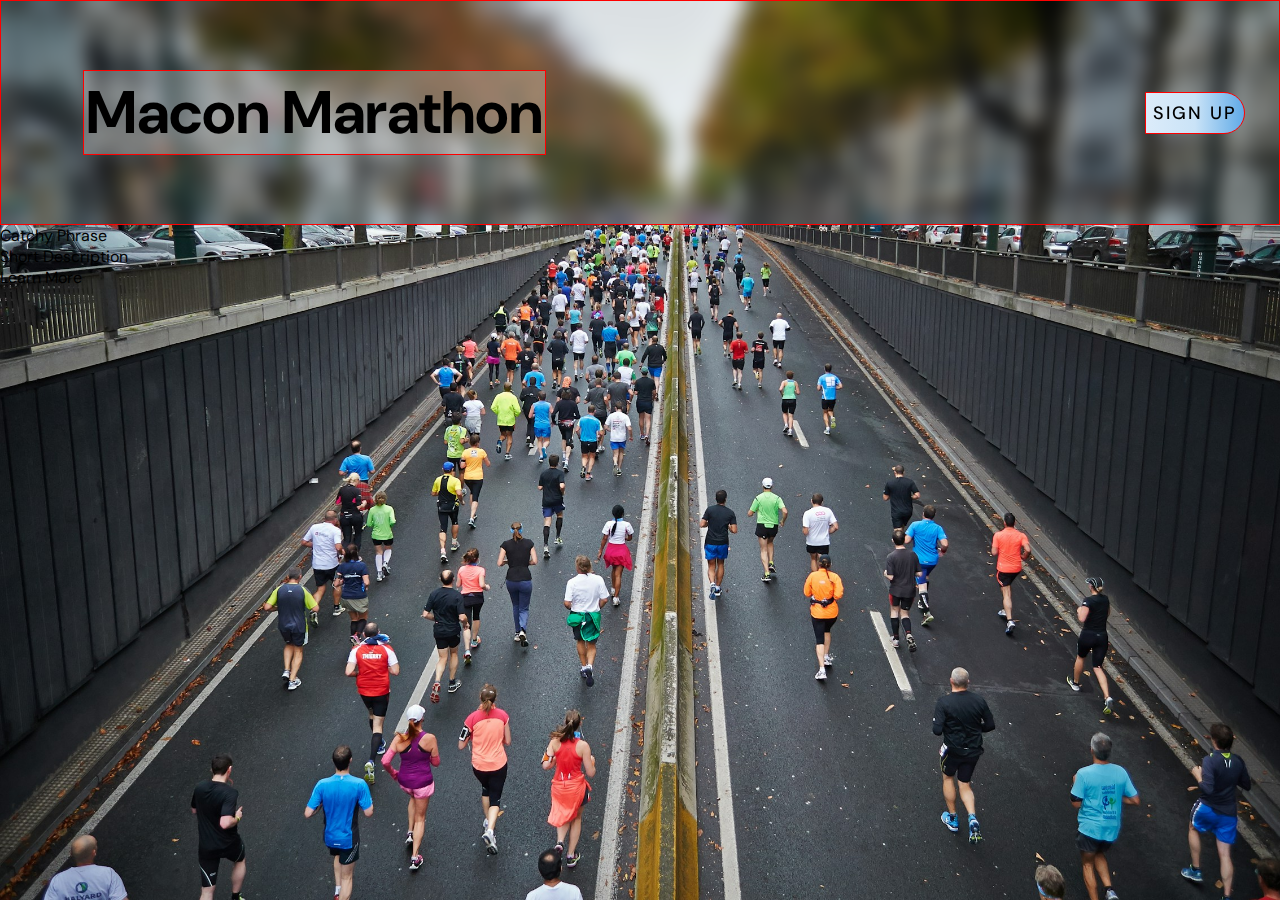
==== index.html @ 37bf4432 "css for title and link" ====
<!DOCTYPE html>
<html lang="en">
  <head>
    <meta charset="UTF-8" />
    <meta name="viewport" content="width=device-width, initial-scale=1.0" />
    <title>Landing Page for Something</title>
    <link rel="stylesheet" href="/stylesheets/main.css" />
  </head>
  <body>
    <section class="page-1">
      <header class="header">
        <section class="main-title">
          <h2>Macon Marathon</h2>
        </section>
        <section class="main-button">
          <p>Sign Up</p>
        </section>
      </header>

      <main>
        <section>Catchy Phrase</section>
        <section>Short Description</section>
        <section>Learn More</section>
      </main>
      <figure></figure>
    </section>
  </body>
</html>
---- stylesheets/main.css ----
@import url('https://fonts.googleapis.com/css2?family=DM+Sans:ital,opsz,wght@0,9..40,100..1000;1,9..40,100..1000&display=swap');

* {
    padding: 0;
    margin: 0;
    box-sizing: border-box;
}

body {
    background-color: #dcecfa;
    font-family: "DM Sans", sans-serif;
}

.page-1 {
    background-image: url("../images/martins-zemlickis-NPFu4GfFZ7E-unsplash.jpg");
    background-size: cover;
    height: 100vh;
}

.header {
    border: 1px solid red;
    height: 25vh;

    padding: 2px;
    display: flex;
    justify-content: space-between;
    align-items: center;
    backdrop-filter: blur(10px);
}

.main-title {
    border: 1px solid red;
    
    margin-left: 5rem;
    padding: 2px;
    width: auto;
    font-size: 40px;
    background-color: #ffffff45;
    
}

.main-button {
    border: 1px solid red;

    margin-right: 2rem;
    padding: 2px;
    width: 100px;
    text-align: center;
    line-height: 2;
    text-transform: uppercase;
    font-weight: 500;
    font-size: large;
    letter-spacing: 2px;
    border-radius: 0 25px 25px 0;
    background: linear-gradient(0.25turn, #dcecfa, #cae3f7, #5faae7);
}

.main-button:hover {
    cursor: pointer;
    box-shadow: -4px -4px;
    transform: scale(104%) translate(4px, 10%);
}
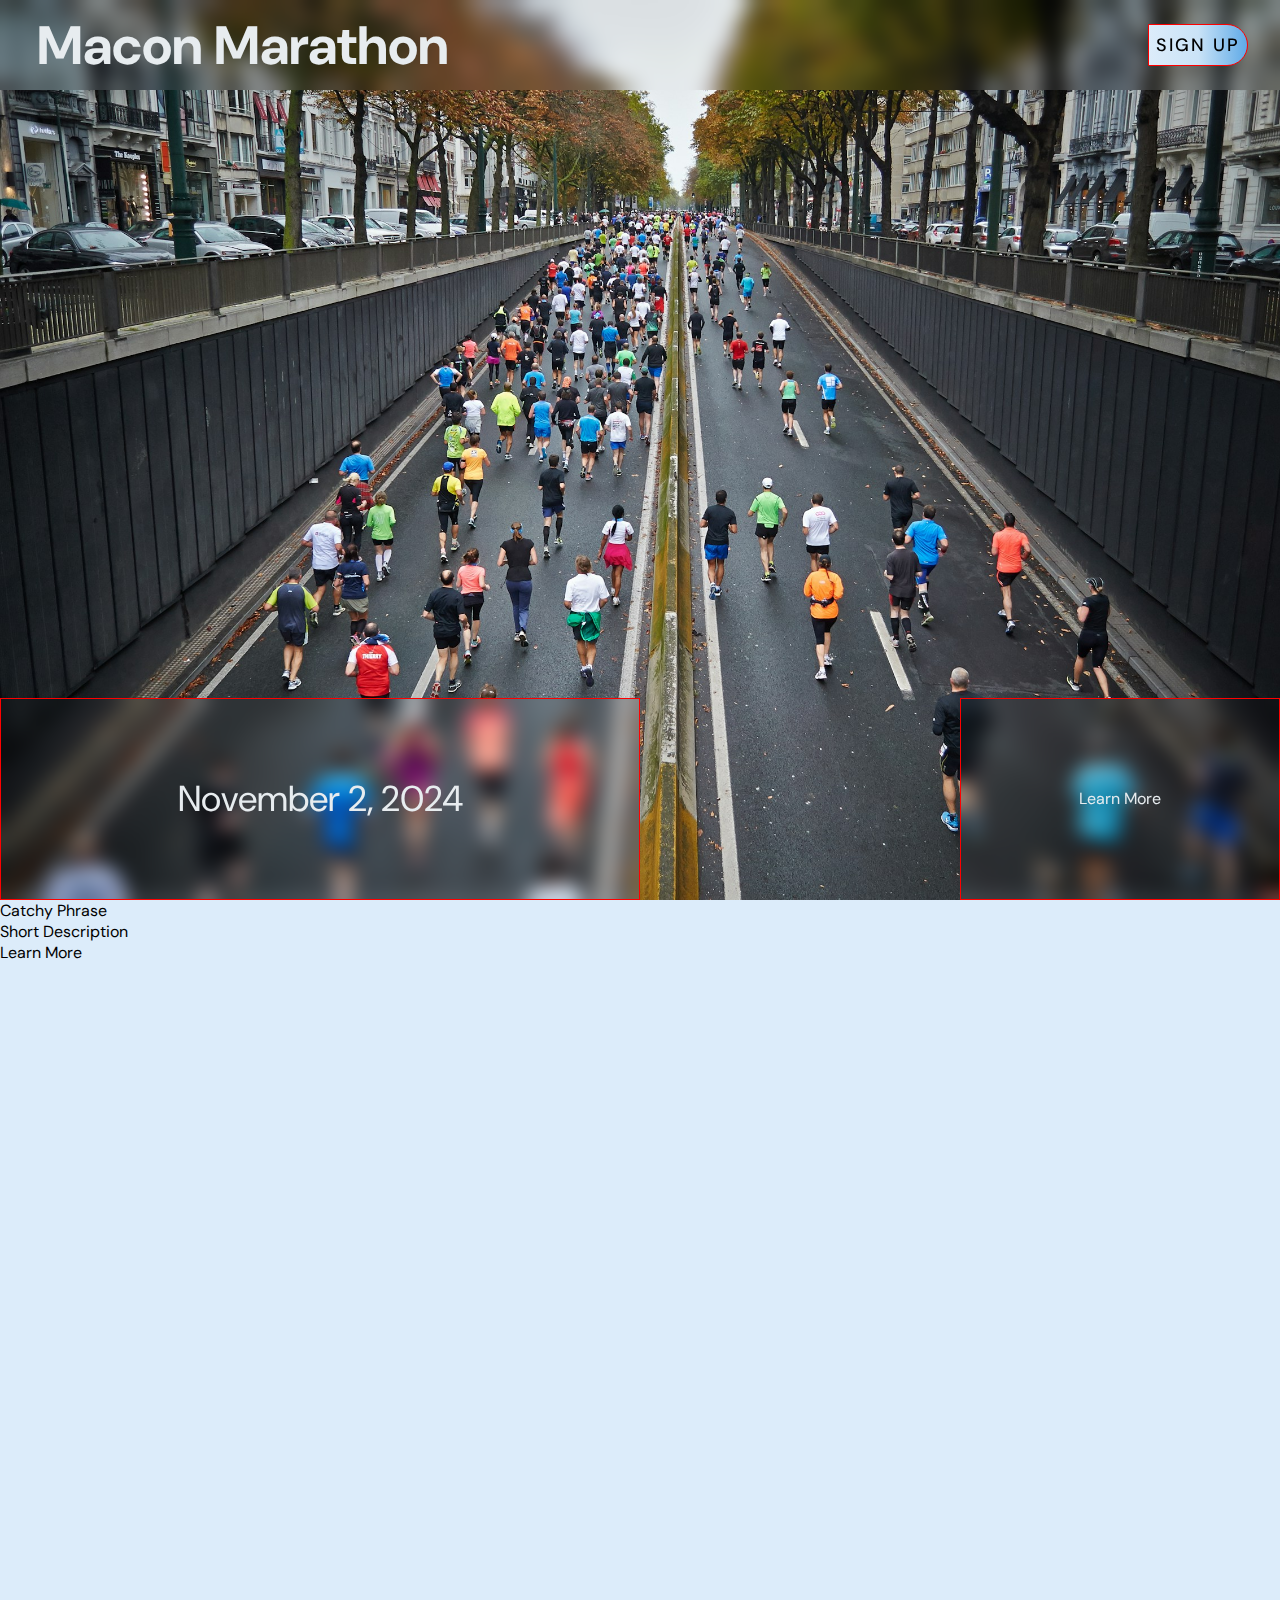
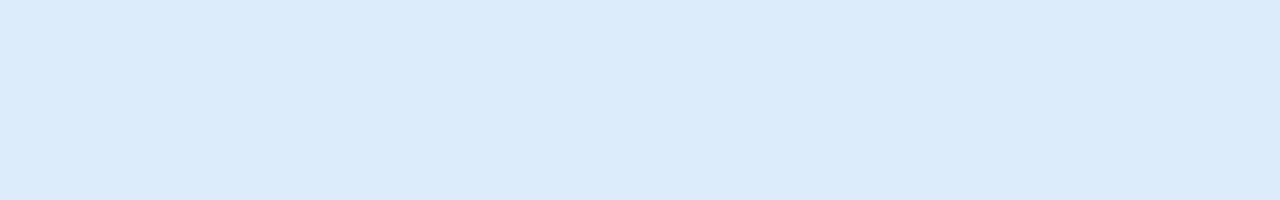
==== commit 157075dc: "css for page-1 and grid setup" ====
--- a/index.html
+++ b/index.html
@@ -16,7 +16,16 @@
           <p>Sign Up</p>
         </section>
       </header>
-
+      <section class="p1-body">
+        <article class="race-date">
+          <p>November 2, 2024</p>
+        </article>
+        <article class="learn-more">
+          <p>Learn More</p>
+        </article>
+      </section>
+    </section>
+    <section class="page-2">
       <main>
         <section>Catchy Phrase</section>
         <section>Short Description</section>
--- a/stylesheets/main.css
+++ b/stylesheets/main.css
@@ -9,6 +9,7 @@
 body {
     background-color: #dcecfa;
     font-family: "DM Sans", sans-serif;
+    --lt-txt-color: #e7ecef;
 }
 
 .page-1 {
@@ -17,11 +18,13 @@
     height: 100vh;
 }
 
+/* Page 1 Header */
+
 .header {
-    border: 1px solid red;
-    height: 25vh;
+    /* border: 1px solid red; */
+    height: 10vh;
 
-    padding: 2px;
+    padding: 0px;
     display: flex;
     justify-content: space-between;
     align-items: center;
@@ -29,13 +32,14 @@
 }
 
 .main-title {
-    border: 1px solid red;
+    /* border: 1px solid red; */
     
-    margin-left: 5rem;
-    padding: 2px;
+    margin-left: 2rem;
+    padding: 5px;
     width: auto;
-    font-size: 40px;
-    background-color: #ffffff45;
+    font-size: 4vh;
+    /* background-color: #1e3b5c; */
+    color: var(--lt-txt-color)
     
 }
 
@@ -59,4 +63,40 @@
     cursor: pointer;
     box-shadow: -4px -4px;
     transform: scale(104%) translate(4px, 10%);
+}
+
+/* Page 1 Body */
+
+.p1-body {
+    height: 90vh;
+    display: grid;
+    grid-template-columns: repeat(4, 1fr);
+    grid-template-rows: repeat(4, 1fr);
+}
+
+.race-date {
+    border: 1px solid red;
+    grid-area: 4 / 1 / 4 / 3;
+
+    display: flex;
+    align-items: center;
+    justify-content: center;
+    backdrop-filter: blur(10px);
+    color: var(--lt-txt-color);
+    font-size: 4vh;
+}
+
+.learn-more {
+    border: 1px solid red;
+    grid-area: 4 / 4 / 4 / 4;
+
+    display: flex;
+    align-items: center;
+    justify-content: center;
+    backdrop-filter: blur(10px);
+    color: var(--lt-txt-color);
+}
+
+.page-2 {
+    height: 100vh;
 }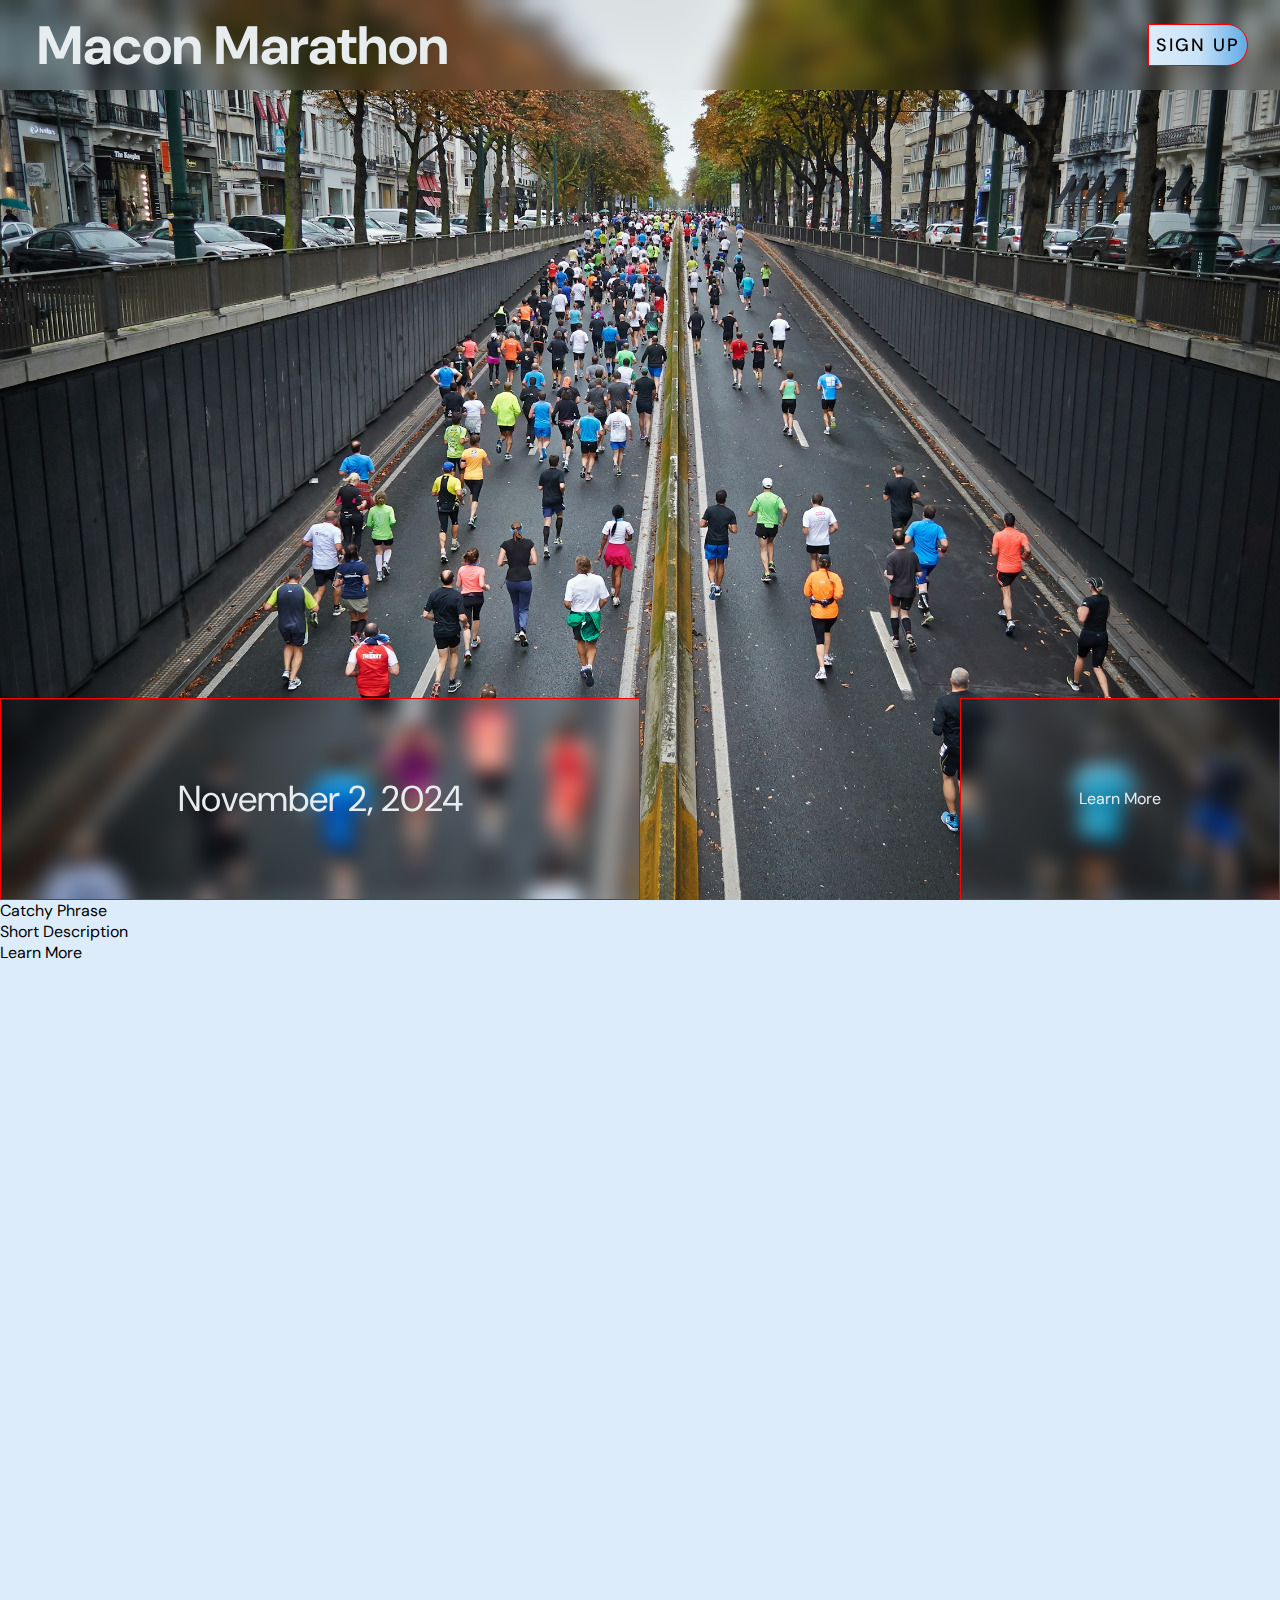
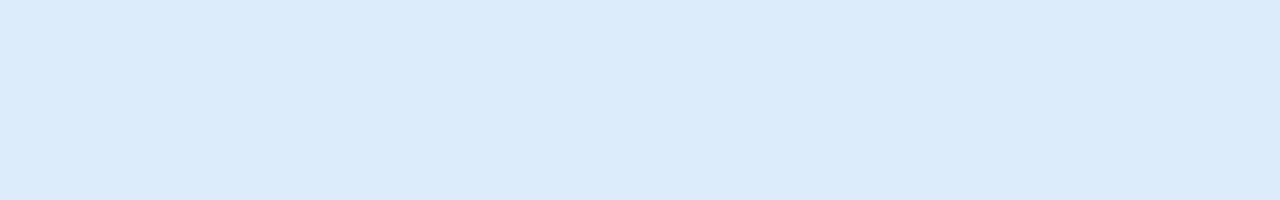
==== commit 13f0391b: "added js to learn more" ====
--- a/index.html
+++ b/index.html
@@ -34,4 +34,5 @@
       <figure></figure>
     </section>
   </body>
+  <script src="scripts/buttons.js"></script>
 </html>
--- a/stylesheets/main.css
+++ b/stylesheets/main.css
@@ -1,4 +1,8 @@
 @import url('https://fonts.googleapis.com/css2?family=DM+Sans:ital,opsz,wght@0,9..40,100..1000;1,9..40,100..1000&display=swap');
+
+html {
+    scroll-behavior: smooth;
+}
 
 * {
     padding: 0;
@@ -97,6 +101,10 @@
     color: var(--lt-txt-color);
 }
 
+.learn-more:hover {
+    cursor: pointer;
+}
+
 .page-2 {
     height: 100vh;
 }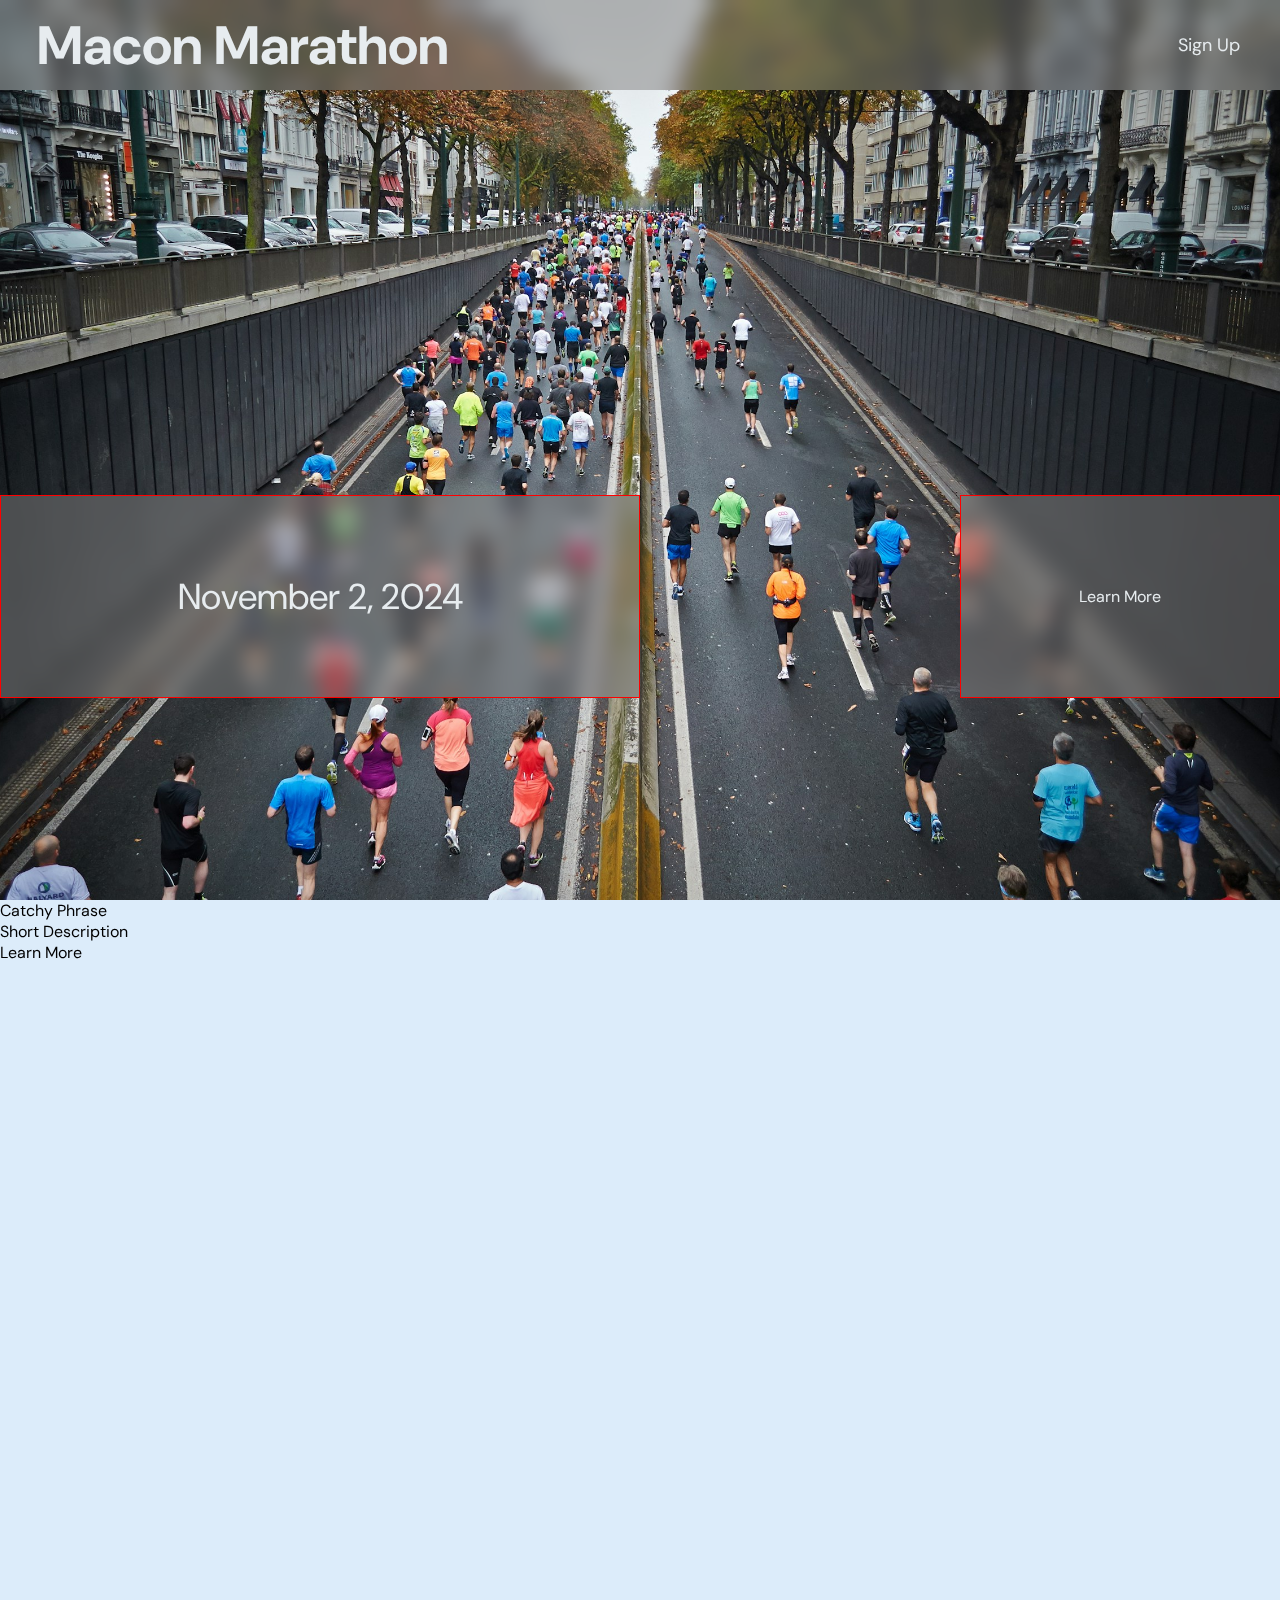
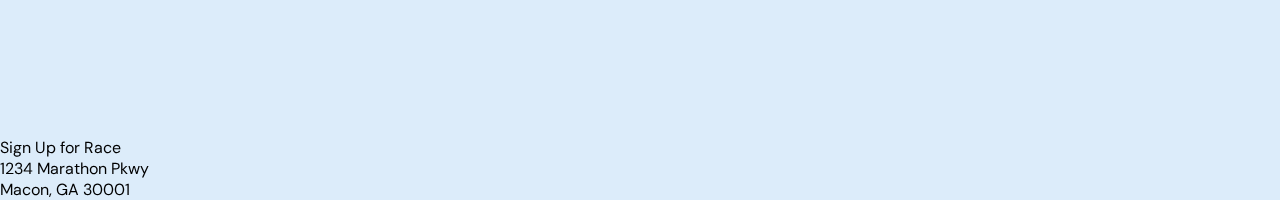
==== commit 7e1064f1: "page 2 grid and modal" ====
--- a/index.html
+++ b/index.html
@@ -12,11 +12,15 @@
         <section class="main-title">
           <h2>Macon Marathon</h2>
         </section>
-        <section class="main-button">
+        <section class="main-button modal">
           <p>Sign Up</p>
         </section>
       </header>
       <section class="p1-body">
+        <section class="sign-up-modal">
+          <div class="exit"><p>x</p></div>
+          <p>There isn't a sign up page for this site yet.</p>
+        </section>
         <article class="race-date">
           <p>November 2, 2024</p>
         </article>
@@ -31,8 +35,18 @@
         <section>Short Description</section>
         <section>Learn More</section>
       </main>
+      <section class="footer">
+        <footer>
+          <p class="modal">Sign Up for Race</p>
+          <p>
+            1234 Marathon Pkwy<br />
+            Macon, GA 30001
+          </p>
+        </footer>
+      </section>
       <figure></figure>
     </section>
   </body>
   <script src="scripts/buttons.js"></script>
+  <script src="scripts/modal.js"></script>
 </html>
--- a/stylesheets/main.css
+++ b/stylesheets/main.css
@@ -14,11 +14,13 @@
     background-color: #dcecfa;
     font-family: "DM Sans", sans-serif;
     --lt-txt-color: #e7ecef;
+    min-width: 300px;
 }
 
 .page-1 {
     background-image: url("../images/martins-zemlickis-NPFu4GfFZ7E-unsplash.jpg");
     background-size: cover;
+    background-position: center;
     height: 100vh;
 }
 
@@ -32,7 +34,7 @@
     display: flex;
     justify-content: space-between;
     align-items: center;
-    backdrop-filter: blur(10px);
+    backdrop-filter: blur(10px) contrast(50%);
 }
 
 .main-title {
@@ -42,12 +44,25 @@
     padding: 5px;
     width: auto;
     font-size: 4vh;
-    /* background-color: #1e3b5c; */
-    color: var(--lt-txt-color)
+    color: var(--lt-txt-color);
     
 }
 
 .main-button {
+    margin-right: 2rem;
+    color: var(--lt-txt-color);
+    font-size: 2vh;
+    padding: .5rem;
+}
+
+.main-button:hover {
+    font-style: normal;
+    outline: 2px solid var(--lt-txt-color);
+    cursor: pointer;
+    padding: .5rem;
+}
+
+/* .main-button {
     border: 1px solid red;
 
     margin-right: 2rem;
@@ -67,37 +82,80 @@
     cursor: pointer;
     box-shadow: -4px -4px;
     transform: scale(104%) translate(4px, 10%);
-}
+} */
 
 /* Page 1 Body */
 
 .p1-body {
+    position: relative;
     height: 90vh;
     display: grid;
     grid-template-columns: repeat(4, 1fr);
     grid-template-rows: repeat(4, 1fr);
 }
 
+.sign-up-modal {
+    border: 1px solid red;
+
+    position: absolute;
+    top: -1000%;
+    left: 0%;
+    right: 0%;
+    margin-left: auto;
+    margin-right: auto;
+    width: 250px;
+    height: 350px;
+    padding: 25px;
+    backdrop-filter: blur(10px) contrast(50%);
+}
+
+.modal:hover {
+    cursor: pointer;
+}
+
+.show {
+    top: 0%;
+    bottom: 0%;
+    margin-top: auto;
+    margin-bottom: auto;
+    z-index: 1;
+    box-shadow: 0 0 5em;
+}
+
+.exit {
+    display: flex;
+    align-items: center;
+    justify-content: center;
+    height: 50px;
+    width: 50px;
+    border: 1px solid black;
+    border-radius: 50px;
+}
+
+.exit:hover {
+    cursor: pointer;
+}
+
 .race-date {
     border: 1px solid red;
-    grid-area: 4 / 1 / 4 / 3;
+    grid-area: 3 / 1 / 4 / 3;
 
     display: flex;
     align-items: center;
     justify-content: center;
-    backdrop-filter: blur(10px);
+    backdrop-filter: blur(10px) contrast(50%);
     color: var(--lt-txt-color);
     font-size: 4vh;
 }
 
 .learn-more {
     border: 1px solid red;
-    grid-area: 4 / 4 / 4 / 4;
+    grid-area: 3 / 4 / 4 / 4;
 
     display: flex;
     align-items: center;
     justify-content: center;
-    backdrop-filter: blur(10px);
+    backdrop-filter: blur(10px) contrast(50%);
     color: var(--lt-txt-color);
 }
 
@@ -107,4 +165,27 @@
 
 .page-2 {
     height: 100vh;
+    display: grid;
+    grid-template-columns: repeat(5, 1fr);
+    grid-template-rows: repeat(5, 1fr);
+}
+
+.footer {
+    grid-area: 5 / 1 / 5 / 5;
+    display: flex;
+    align-items: flex-end;
+}
+
+@media (max-width: 770px) {
+        .header {
+            height: 12vh;
+        }
+    
+        .main-title {
+            font-size: 3vh;
+        }
+    
+        .main-button {
+            font-size: 2.5vh;
+        }
 }